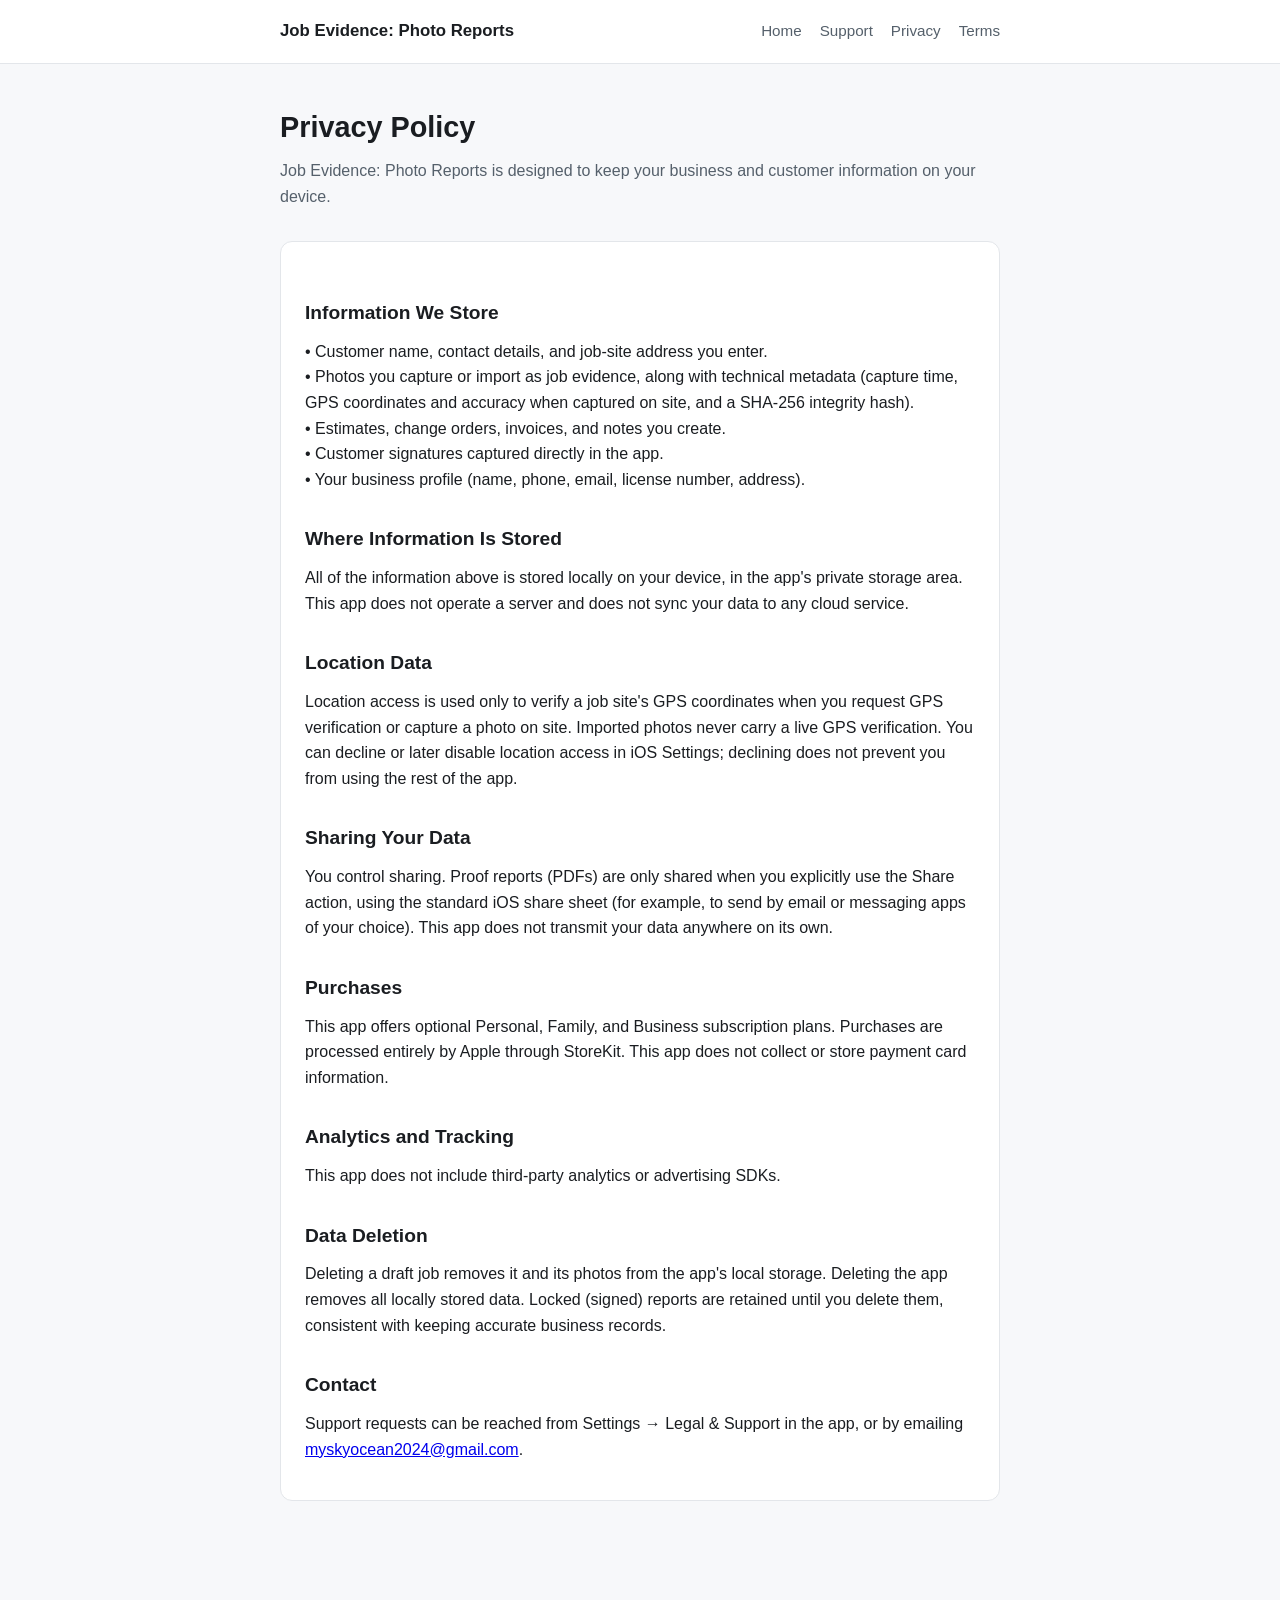
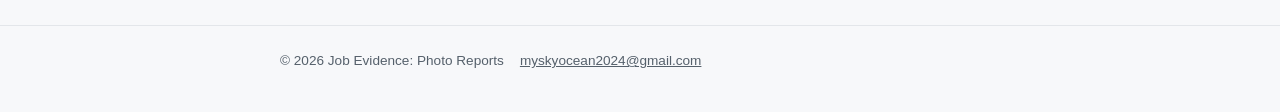
==== privacy/index.html @ ded5c8c0 "Add legal & support static website for Job Evidence: Photo Reports Home, Support, Privacy Policy, an" ====
<!doctype html>
<html lang="en">
<head>
<meta charset="utf-8">
<meta name="viewport" content="width=device-width, initial-scale=1">
<title>Privacy Policy — Job Evidence: Photo Reports</title>
<link rel="stylesheet" href="../assets/style.css">
</head>
<body>
<header class="site-header">
  <div class="site-header-inner">
    <a class="brand" href="../index.html">Job Evidence: Photo Reports</a>
    <nav class="site-nav">
      <a href="../index.html">Home</a>
      <a href="../support/index.html">Support</a>
      <a href="../privacy/index.html">Privacy</a>
      <a href="../terms/index.html">Terms</a>
    </nav>
  </div>
</header>

<main>
  <h1>Privacy Policy</h1>
  <p class="subtitle">Job Evidence: Photo Reports is designed to keep your business and customer information on your device.</p>

  <div class="card">
    <h2>Information We Store</h2>
    <p>
      • Customer name, contact details, and job-site address you enter.<br>
      • Photos you capture or import as job evidence, along with technical metadata (capture time, GPS coordinates and accuracy when captured on site, and a SHA-256 integrity hash).<br>
      • Estimates, change orders, invoices, and notes you create.<br>
      • Customer signatures captured directly in the app.<br>
      • Your business profile (name, phone, email, license number, address).
    </p>

    <h2>Where Information Is Stored</h2>
    <p>All of the information above is stored locally on your device, in the app's private storage area. This app does not operate a server and does not sync your data to any cloud service.</p>

    <h2>Location Data</h2>
    <p>Location access is used only to verify a job site's GPS coordinates when you request GPS verification or capture a photo on site. Imported photos never carry a live GPS verification. You can decline or later disable location access in iOS Settings; declining does not prevent you from using the rest of the app.</p>

    <h2>Sharing Your Data</h2>
    <p>You control sharing. Proof reports (PDFs) are only shared when you explicitly use the Share action, using the standard iOS share sheet (for example, to send by email or messaging apps of your choice). This app does not transmit your data anywhere on its own.</p>

    <h2>Purchases</h2>
    <p>This app offers optional Personal, Family, and Business subscription plans. Purchases are processed entirely by Apple through StoreKit. This app does not collect or store payment card information.</p>

    <h2>Analytics and Tracking</h2>
    <p>This app does not include third-party analytics or advertising SDKs.</p>

    <h2>Data Deletion</h2>
    <p>Deleting a draft job removes it and its photos from the app's local storage. Deleting the app removes all locally stored data. Locked (signed) reports are retained until you delete them, consistent with keeping accurate business records.</p>

    <h2>Contact</h2>
    <p>Support requests can be reached from Settings → Legal &amp; Support in the app, or by emailing <a href="mailto:myskyocean2024@gmail.com">myskyocean2024@gmail.com</a>.</p>
  </div>
</main>

<footer class="site-footer">
  <div class="site-footer-inner">
    <span>&copy; 2026 Job Evidence: Photo Reports</span>
    <a href="mailto:myskyocean2024@gmail.com">myskyocean2024@gmail.com</a>
  </div>
</footer>
</body>
</html>
---- assets/style.css ----
:root {
  --bg: #f7f8fa;
  --surface: #ffffff;
  --text: #1a1d21;
  --text-muted: #55606b;
  --border: #e3e6ea;
  --accent: #1f6feb;
  --accent-hover: #185ac4;
  --max-width: 760px;
}

@media (prefers-color-scheme: dark) {
  :root {
    --bg: #0f1216;
    --surface: #171b21;
    --text: #eef1f4;
    --text-muted: #a3adb8;
    --border: #2a2f37;
    --accent: #5b9bff;
    --accent-hover: #7cadff;
  }
}

* {
  box-sizing: border-box;
}

html {
  -webkit-text-size-adjust: 100%;
}

body {
  margin: 0;
  padding: 0;
  background: var(--bg);
  color: var(--text);
  font-family: -apple-system, BlinkMacSystemFont, "Segoe UI", Roboto, Helvetica, Arial, sans-serif;
  line-height: 1.6;
  overflow-x: hidden;
}

.site-header {
  border-bottom: 1px solid var(--border);
  background: var(--surface);
}

.site-header-inner {
  max-width: var(--max-width);
  margin: 0 auto;
  padding: 18px 20px;
  display: flex;
  align-items: center;
  justify-content: space-between;
  flex-wrap: wrap;
  gap: 12px;
}

.brand {
  font-weight: 700;
  font-size: 1.05rem;
  color: var(--text);
  text-decoration: none;
}

nav.site-nav {
  display: flex;
  gap: 18px;
  flex-wrap: wrap;
}

nav.site-nav a {
  color: var(--text-muted);
  text-decoration: none;
  font-size: 0.95rem;
}

nav.site-nav a:hover,
nav.site-nav a:focus {
  color: var(--accent);
}

main {
  max-width: var(--max-width);
  margin: 0 auto;
  padding: 40px 20px 64px;
}

h1 {
  font-size: 1.8rem;
  margin: 0 0 8px;
}

h2 {
  font-size: 1.2rem;
  margin: 32px 0 10px;
}

p {
  margin: 0 0 14px;
  color: var(--text);
  word-wrap: break-word;
  overflow-wrap: break-word;
}

.subtitle {
  color: var(--text-muted);
  margin-bottom: 32px;
}

.card {
  background: var(--surface);
  border: 1px solid var(--border);
  border-radius: 12px;
  padding: 24px;
  margin-bottom: 20px;
}

.card-grid {
  display: grid;
  grid-template-columns: repeat(auto-fit, minmax(200px, 1fr));
  gap: 16px;
  margin: 24px 0;
}

.card-link {
  display: block;
  background: var(--surface);
  border: 1px solid var(--border);
  border-radius: 12px;
  padding: 18px 20px;
  text-decoration: none;
  color: var(--text);
}

.card-link:hover,
.card-link:focus {
  border-color: var(--accent);
}

.card-link strong {
  display: block;
  margin-bottom: 4px;
  font-size: 1.02rem;
}

.card-link span {
  color: var(--text-muted);
  font-size: 0.9rem;
}

.btn {
  display: inline-block;
  background: var(--accent);
  color: #fff;
  text-decoration: none;
  padding: 10px 18px;
  border-radius: 8px;
  font-weight: 600;
  font-size: 0.95rem;
}

.btn:hover,
.btn:focus {
  background: var(--accent-hover);
}

.topic {
  border-bottom: 1px solid var(--border);
  padding: 14px 0;
}

.topic:last-child {
  border-bottom: none;
}

.topic h3 {
  margin: 0 0 6px;
  font-size: 1rem;
}

.topic p {
  margin: 0;
  color: var(--text-muted);
  font-size: 0.95rem;
}

.doc-body {
  white-space: pre-wrap;
  font-size: 0.98rem;
}

footer.site-footer {
  border-top: 1px solid var(--border);
  margin-top: 40px;
}

.site-footer-inner {
  max-width: var(--max-width);
  margin: 0 auto;
  padding: 24px 20px 40px;
  color: var(--text-muted);
  font-size: 0.85rem;
  display: flex;
  flex-wrap: wrap;
  gap: 8px 16px;
}

.site-footer-inner a {
  color: var(--text-muted);
}

img, svg {
  max-width: 100%;
}

@media (max-width: 480px) {
  h1 {
    font-size: 1.5rem;
  }
  main {
    padding: 28px 16px 48px;
  }
}
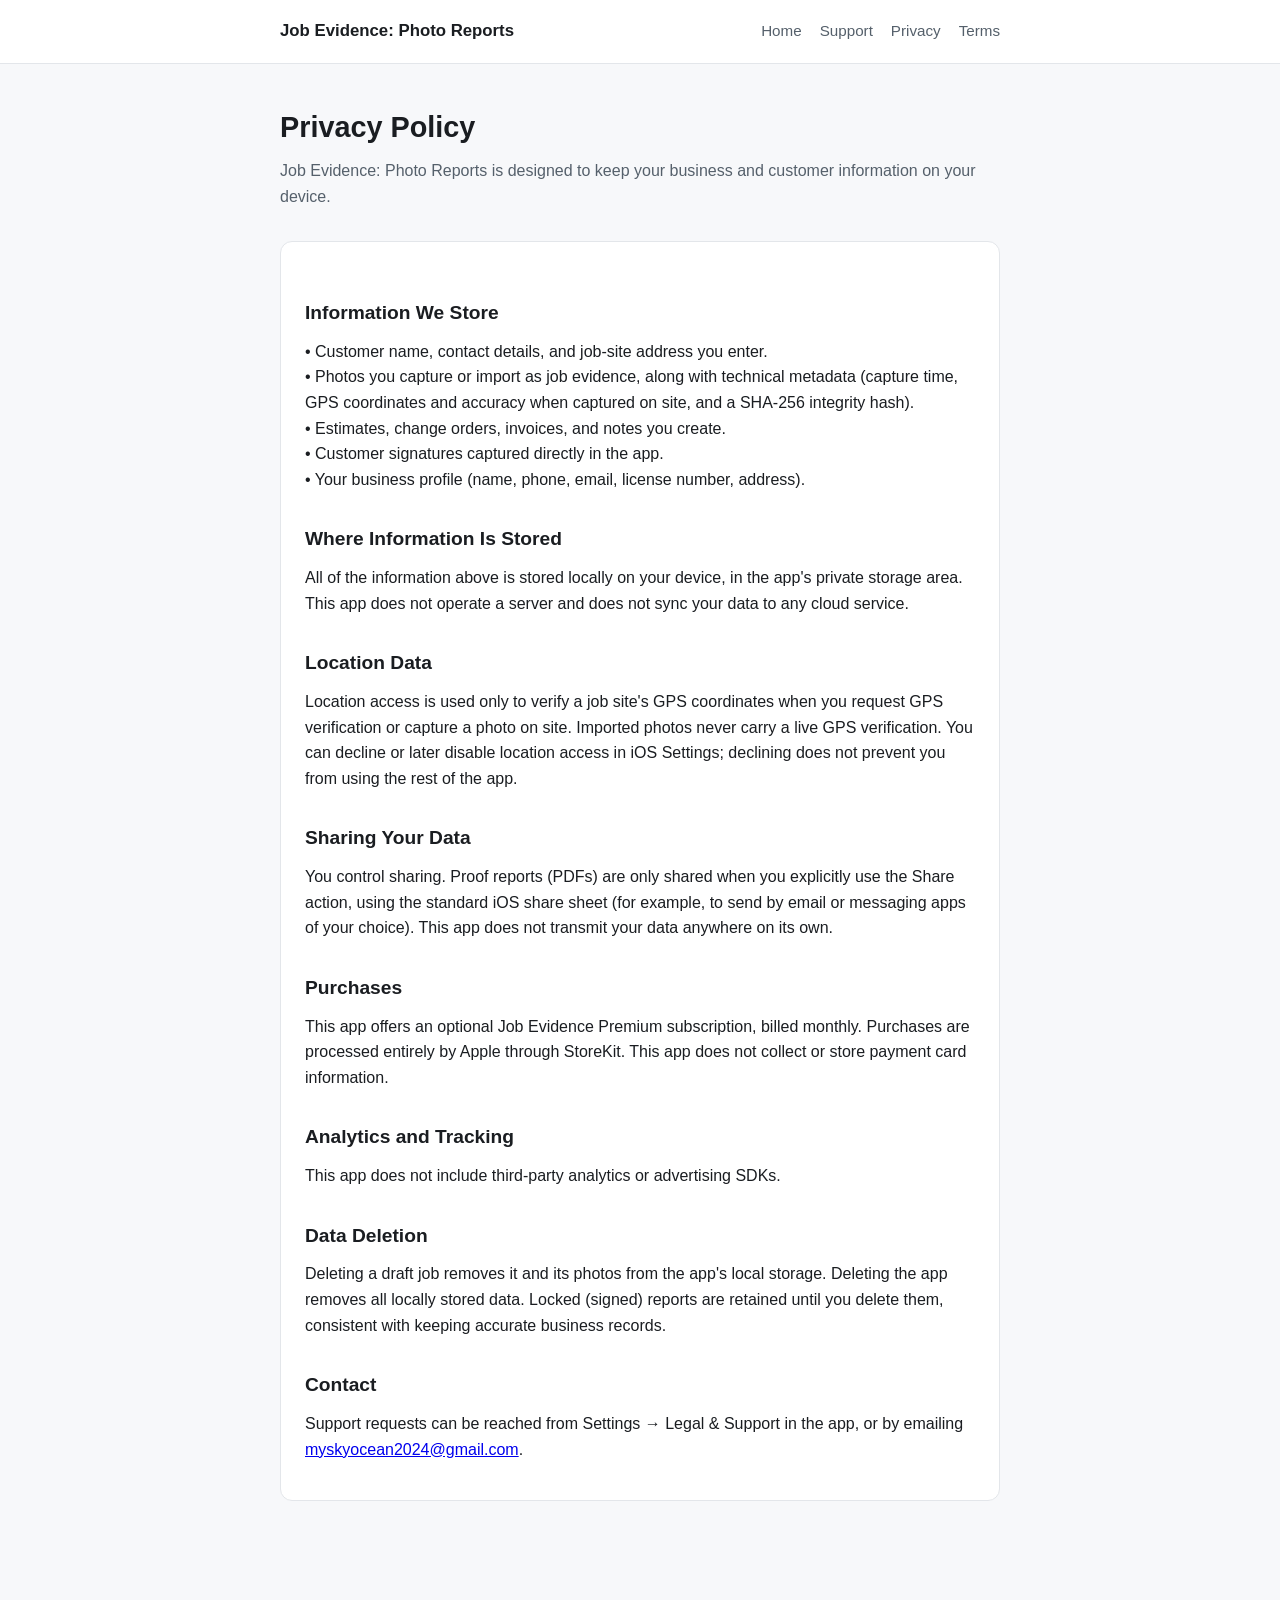
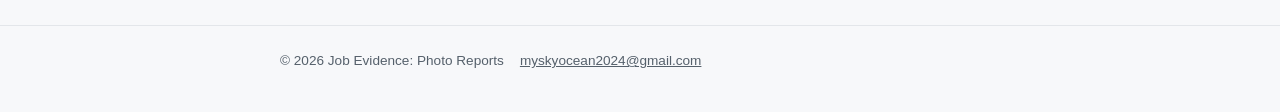
==== commit 8937710c: "Replace superseded Personal/Family/Business subscription wording with Premium Monthly The app's only" ====
--- a/privacy/index.html
+++ b/privacy/index.html
@@ -43,7 +43,7 @@
     <p>You control sharing. Proof reports (PDFs) are only shared when you explicitly use the Share action, using the standard iOS share sheet (for example, to send by email or messaging apps of your choice). This app does not transmit your data anywhere on its own.</p>
 
     <h2>Purchases</h2>
-    <p>This app offers optional Personal, Family, and Business subscription plans. Purchases are processed entirely by Apple through StoreKit. This app does not collect or store payment card information.</p>
+    <p>This app offers an optional Job Evidence Premium subscription, billed monthly. Purchases are processed entirely by Apple through StoreKit. This app does not collect or store payment card information.</p>
 
     <h2>Analytics and Tracking</h2>
     <p>This app does not include third-party analytics or advertising SDKs.</p>
